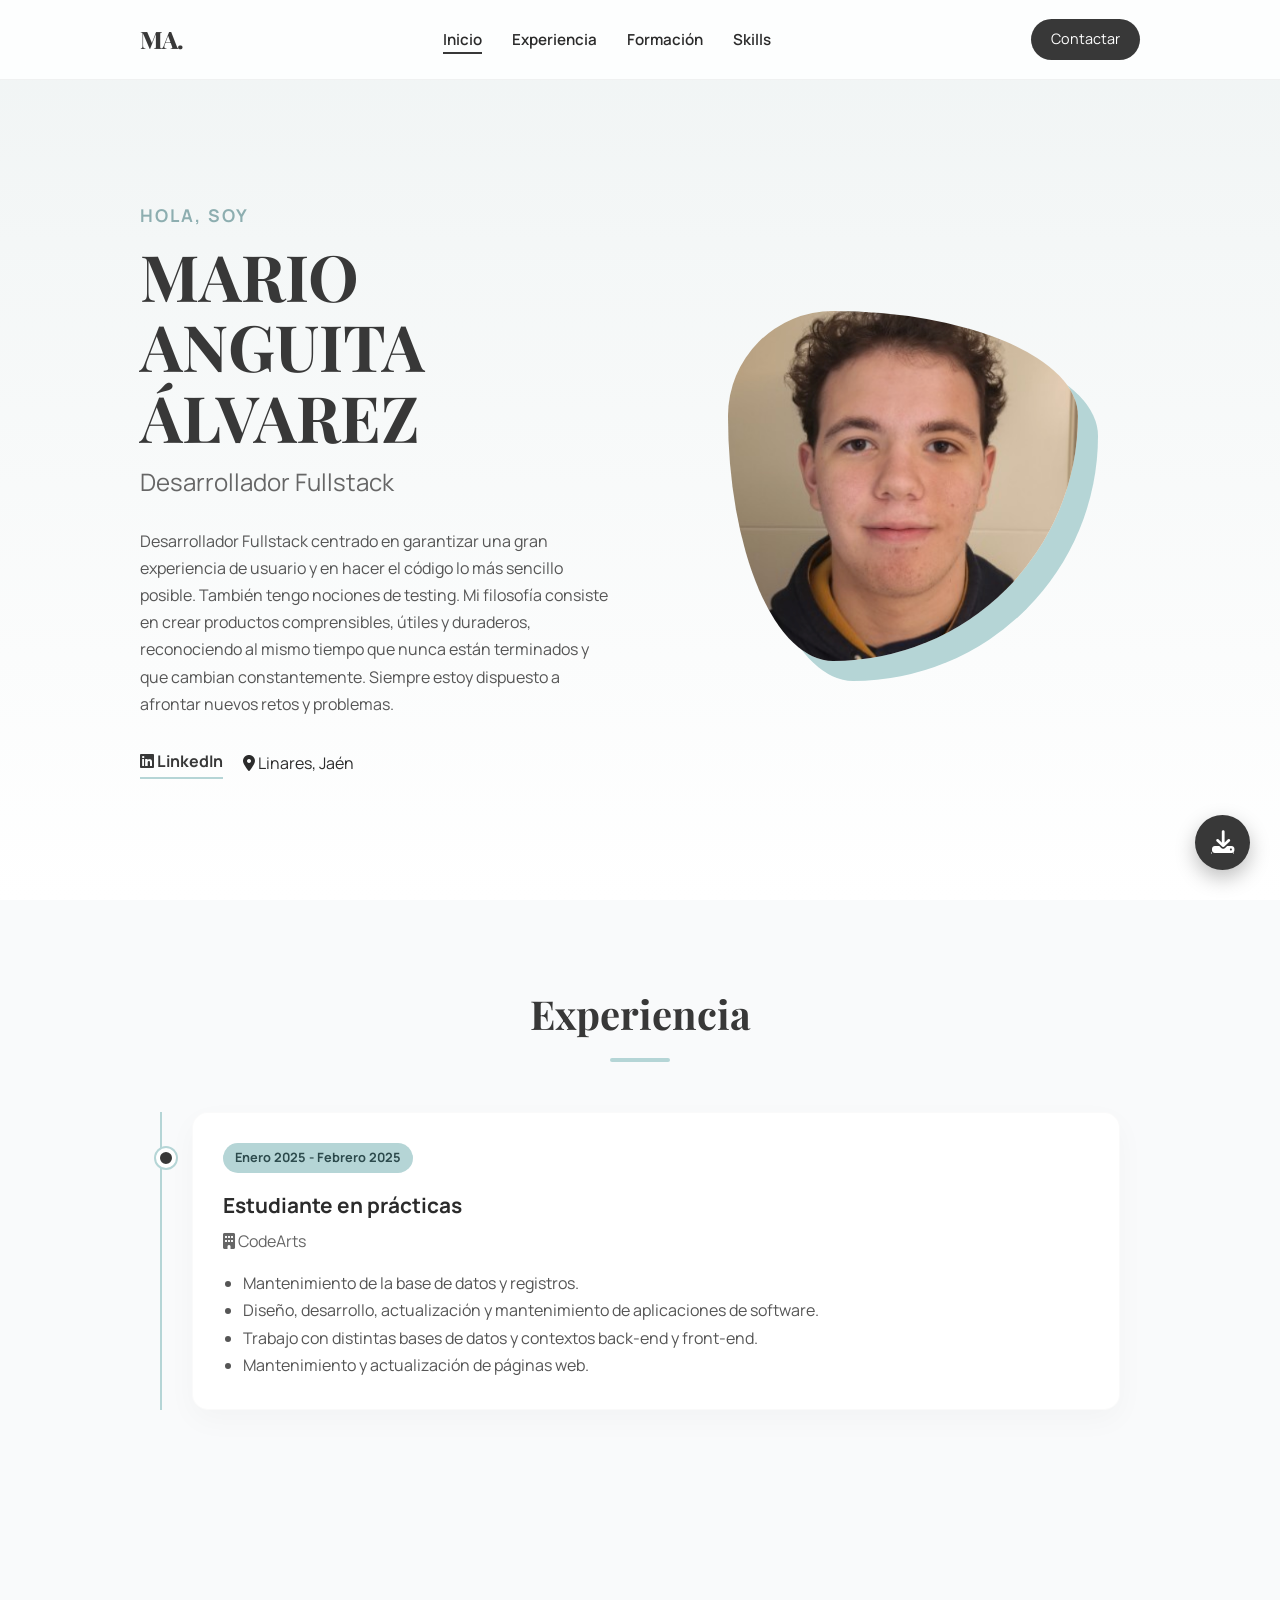
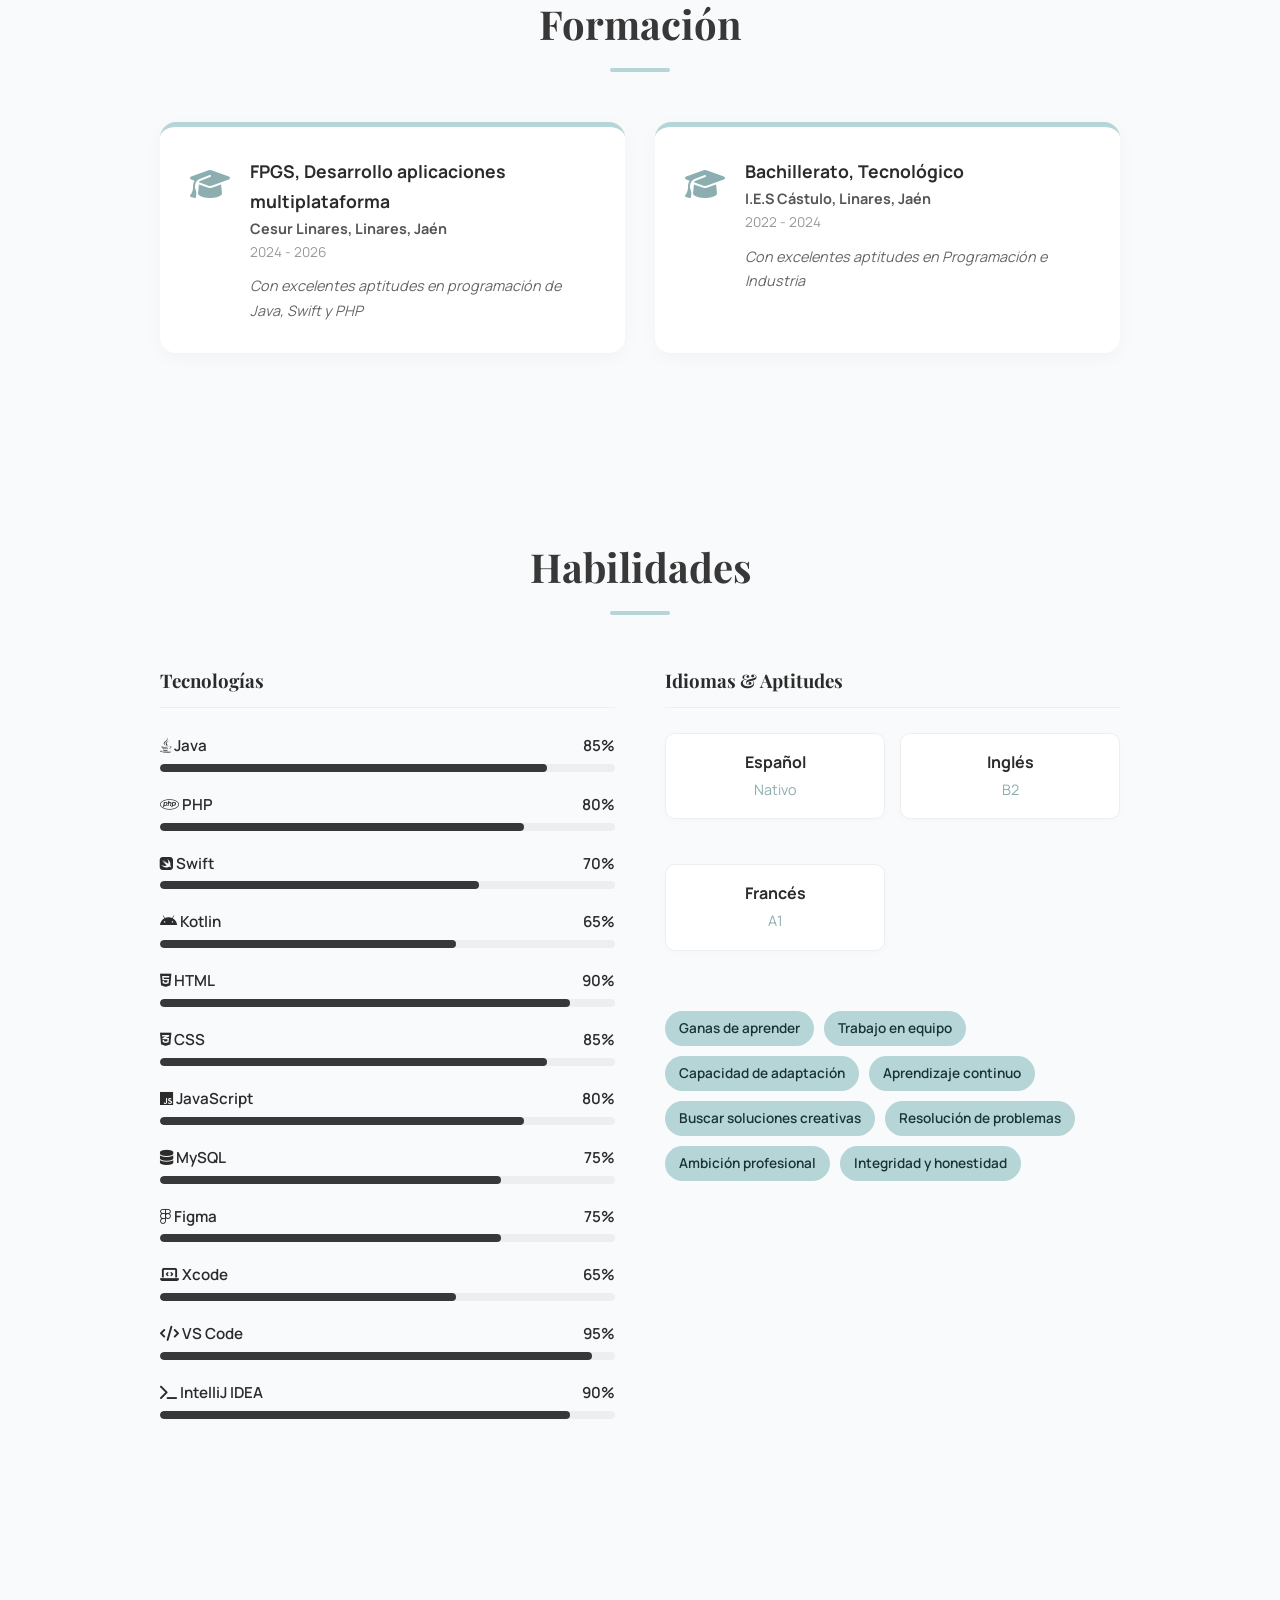
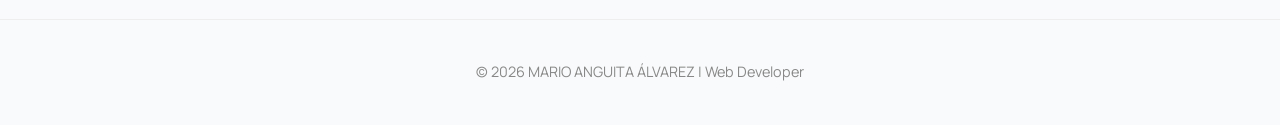
==== index.html @ 88ac9714 "Polish title and heading for cleaner SEO snippet" ====
<!DOCTYPE html>
<html lang="es">
<head>
    <meta charset="UTF-8">
    <meta name="viewport" content="width=device-width, initial-scale=1.0">
    <meta name="description" content="Portfolio y currículum de Mario Anguita Álvarez (Mario Anguita Alvarez), desarrollador fullstack en Linares (Jaén), con experiencia, formación y habilidades en desarrollo web y software.">
    <meta name="robots" content="index, follow, max-image-preview:large, max-snippet:-1, max-video-preview:-1">
    <meta name="author" content="Mario Anguita Álvarez">
    <link rel="canonical" href="https://m4rt0-dev.es/">
    <link rel="alternate" hreflang="es-ES" href="https://m4rt0-dev.es/">
    <meta property="og:type" content="website">
    <meta property="og:locale" content="es_ES">
    <meta property="og:site_name" content="Portfolio - Mario Anguita Álvarez">
    <meta property="og:title" content="Mario Anguita Álvarez | Desarrollador Fullstack">
    <meta property="og:description" content="Conoce la experiencia, formación y habilidades técnicas de Mario Anguita Álvarez (Mario Anguita Alvarez), desarrollador fullstack.">
    <meta property="og:url" content="https://m4rt0-dev.es/">
    <meta property="og:image" content="https://m4rt0-dev.es/Perfil.jpg">
    <meta property="og:image:width" content="608">
    <meta property="og:image:height" content="609">
    <meta property="og:image:alt" content="Foto de perfil de Mario Anguita Álvarez">
    <meta name="twitter:card" content="summary_large_image">
    <meta name="twitter:title" content="Mario Anguita Álvarez | Desarrollador Fullstack">
    <meta name="twitter:description" content="Portfolio y currículum profesional de Mario Anguita Álvarez (Mario Anguita Alvarez), desarrollador fullstack.">
    <meta name="twitter:image" content="https://m4rt0-dev.es/Perfil.jpg">
    <meta name="twitter:image:alt" content="Foto de perfil de Mario Anguita Álvarez">
    <meta name="theme-color" content="#383838">
    <title>Mario Anguita Álvarez | Portfolio y CV</title>
    <!-- Fuentes e Iconos -->
    <link rel="preconnect" href="https://fonts.googleapis.com">
    <link rel="preconnect" href="https://fonts.gstatic.com" crossorigin>
    <link rel="preconnect" href="https://cdnjs.cloudflare.com" crossorigin>
    <link rel="stylesheet" href="https://cdnjs.cloudflare.com/ajax/libs/font-awesome/6.4.0/css/all.min.css">
    <link href="https://fonts.googleapis.com/css2?family=Manrope:wght@300;400;600;800&family=Playfair+Display:ital,wght@0,600;1,600&display=swap" rel="stylesheet">
    <link rel="stylesheet" href="style.min.css">
    <script type="application/ld+json">
    {
      "@context": "https://schema.org",
      "@type": "Person",
      "name": "Mario Anguita Álvarez",
      "alternateName": "Mario Anguita Alvarez",
      "givenName": "Mario",
      "familyName": "Anguita Álvarez",
      "jobTitle": "Desarrollador Fullstack",
      "url": "https://m4rt0-dev.es/",
      "image": {
        "@type": "ImageObject",
        "contentUrl": "https://m4rt0-dev.es/Perfil.jpg",
        "caption": "Foto de perfil de Mario Anguita Álvarez"
      },
      "address": {
        "@type": "PostalAddress",
        "addressLocality": "Linares",
        "addressRegion": "Jaén",
        "addressCountry": "ES"
      },
      "sameAs": [
        "https://www.linkedin.com/in/mario-ang/"
      ]
    }
    </script>
</head>
<body>
    <noscript>
        <style>
            .seo-fallback {
                position: static;
                width: auto;
                height: auto;
                padding: 1rem;
                margin: 0 auto;
                overflow: visible;
                clip: auto;
                white-space: normal;
                border: 0;
                max-width: 1000px;
            }
        </style>
    </noscript>

    <main id="app">
        <section class="seo-fallback" aria-label="Resumen profesional">
            <h1>Mario Anguita Álvarez - Desarrollador Fullstack</h1>
            <p>Portfolio y currículum de Mario Anguita Álvarez (Mario Anguita Alvarez), profesional con experiencia en desarrollo de software, mantenimiento web y trabajo fullstack.</p>
            <p>Incluye experiencia profesional, formación académica y habilidades técnicas en Java, PHP, Swift, Kotlin, HTML, CSS, JavaScript y MySQL.</p>
        </section>
    </main>

    <!-- Botón de Descarga PDF -->
    <!-- Asegúrate de tener el archivo cv.pdf en la misma carpeta -->
    <a href="cv.pdf" download="CV_Mario_Anguita.pdf" class="pdf-fab" title="Descargar CV en PDF">
        <i class="fa-solid fa-download"></i>
    </a>

    <script src="app.min.js" defer></script>
</body>
</html>
---- style.min.css ----
:root{--primary-bg:#383838;--accent-bg:#B5D5D6;--accent-dark:#8daeb0;--text-dark:#2b2b2b;--text-light:#f5f5f5;--white:#ffffff;--bg-page:#f9fafb;--nav-height:80px;--max-width:1000px;--border-radius:16px;--transition-speed:0.6s}*{margin:0;padding:0;box-sizing:border-box}html{scroll-behavior:smooth}body{font-family:'Manrope',sans-serif;background-color:var(--bg-page);color:var(--text-dark);line-height:1.7;overflow-x:hidden}.seo-fallback{position:absolute;width:1px;height:1px;padding:0;margin:-1px;overflow:hidden;clip:rect(0,0,0,0);white-space:nowrap;border:0}.glass-nav{position:fixed;top:0;width:100%;height:var(--nav-height);background:rgba(255,255,255,0.85);backdrop-filter:blur(12px);-webkit-backdrop-filter:blur(12px);border-bottom:1px solid rgba(0,0,0,0.05);z-index:1000;display:flex;justify-content:center;transition:all 0.3s ease}.nav-container{width:90%;max-width:var(--max-width);display:flex;justify-content:space-between;align-items:center}.nav-logo{font-family:'Playfair Display',serif;font-weight:800;font-size:1.5rem;color:var(--primary-bg);text-decoration:none;letter-spacing:-1px}.nav-links{display:flex;list-style:none;gap:30px}.nav-links a{text-decoration:none;color:var(--text-dark);font-weight:600;font-size:0.95rem;position:relative;transition:color 0.3s}.nav-links a::after{content:'';position:absolute;width:0;height:2px;bottom:-4px;left:0;background-color:var(--primary-bg);transition:width 0.3s}.nav-links a:hover::after,.nav-links a.active-link::after{width:100%}.btn-contact{padding:8px 20px;background-color:var(--primary-bg);color:var(--white);text-decoration:none;border-radius:30px;font-size:0.9rem;transition:transform 0.2s,background 0.2s}.btn-contact:hover{background-color:#000;transform:translateY(-2px)}.scroll-trigger{opacity:0;transform:translateY(50px) scale(0.95);transition:opacity var(--transition-speed) ease-out,transform var(--transition-speed) ease-out;will-change:opacity,transform}.is-visible{opacity:1;transform:translateY(0) scale(1)}.main-content{max-width:var(--max-width);margin:0 auto;padding:0 20px 80px 20px}.section-block{margin-bottom:100px;padding-top:var(--nav-height);margin-top:-var(--nav-height)}.section-header{text-align:center;margin-bottom:50px}.section-title{font-family:'Playfair Display',serif;font-size:2.5rem;color:var(--primary-bg);margin-bottom:10px}.separator{width:60px;height:4px;background-color:var(--accent-bg);margin:0 auto;border-radius:2px}.hero-section{min-height:100vh;display:flex;align-items:center;justify-content:center;padding-top:var(--nav-height);background:linear-gradient(to bottom,#f0f4f4 0%,var(--white) 100%)}.hero-container{max-width:var(--max-width);width:90%;display:flex;align-items:center;justify-content:space-between;gap:50px}.hero-text{flex:1}.hero-visual{flex:1;display:flex;justify-content:center}.greeting{display:block;font-size:1.1rem;color:var(--accent-dark);font-weight:700;margin-bottom:10px;text-transform:uppercase;letter-spacing:2px}.hero-text h1{font-family:'Playfair Display',serif;font-size:4rem;line-height:1.1;color:var(--primary-bg);margin-bottom:10px}.subtitle{font-size:1.5rem;color:#666;margin-bottom:25px;font-weight:400}.summary{color:#555;margin-bottom:30px;max-width:500px}.hero-actions{display:flex;gap:20px;align-items:center}.btn-social{color:var(--primary-bg);text-decoration:none;font-weight:700;border-bottom:2px solid var(--accent-bg);padding-bottom:2px;transition:0.2s}.btn-social:hover{border-color:var(--primary-bg)}.image-wrapper img{width:350px;height:350px;object-fit:cover;border-radius:30% 70% 70% 30% / 30% 30% 70% 70%;box-shadow:20px 20px 0px var(--accent-bg);transition:0.5s ease-in-out}.image-wrapper img:hover{border-radius:50%;transform:scale(1.02)}.timeline-container{border-left:2px solid var(--accent-bg);padding-left:30px}.timeline-card{position:relative;background:var(--white);padding:30px;border-radius:var(--border-radius);box-shadow:0 10px 30px rgba(0,0,0,0.03);margin-bottom:30px;border:1px solid rgba(0,0,0,0.02);transition:transform 0.3s}.timeline-card:hover{transform:translateY(-5px);box-shadow:0 15px 40px rgba(0,0,0,0.08)}.timeline-card::before{content:'';position:absolute;left:-37px;top:35px;width:12px;height:12px;background:var(--primary-bg);border-radius:50%;border:4px solid var(--white);box-shadow:0 0 0 2px var(--accent-bg)}.card-date{display:inline-block;background:var(--accent-bg);padding:4px 12px;border-radius:20px;font-size:0.8rem;font-weight:700;margin-bottom:15px;color:#2c4a4c}.card-content h3{font-size:1.3rem;margin-bottom:5px}.card-content h4{color:#666;margin-bottom:15px;font-weight:400}.card-content ul{padding-left:20px;color:#555}.grid-2-col{display:grid;grid-template-columns:1fr 1fr;gap:30px}.education-card{background:var(--white);padding:30px;border-radius:var(--border-radius);border-top:5px solid var(--accent-bg);box-shadow:0 5px 20px rgba(0,0,0,0.03);display:flex;gap:20px}.edu-icon{font-size:2rem;color:var(--accent-dark)}.edu-info h3{font-size:1.1rem}.institution{display:block;font-weight:700;color:#555;font-size:0.9rem}.year{color:#999;font-size:0.85rem;margin-bottom:10px;display:block}.details{font-size:0.9rem;color:#666;font-style:italic}.skills-wrapper{display:flex;gap:50px}.skills-col{flex:1}.col-title{margin-bottom:25px;border-bottom:1px solid #eee;padding-bottom:10px;font-family:'Playfair Display',serif}.tech-item{margin-bottom:20px}.tech-header{display:flex;justify-content:space-between;margin-bottom:5px;font-weight:600;font-size:0.95rem}.skill-track{width:100%;height:8px;background:#eee;border-radius:4px;overflow:hidden}.skill-progress{height:100%;background:var(--primary-bg);border-radius:4px}.lang-grid{display:grid;grid-template-columns:1fr 1fr;gap:15px;margin-bottom:30px}.lang-box{background:var(--white);padding:15px;border-radius:10px;box-shadow:0 2px 10px rgba(0,0,0,0.02);text-align:center;border:1px solid #eee;margin-bottom:30px}.lang-name{display:block;font-weight:700}.lang-level{color:var(--accent-dark);font-size:0.9rem}.soft-tags{display:flex;flex-wrap:wrap;gap:10px}.pill{background:var(--accent-bg);padding:6px 14px;border-radius:20px;font-size:0.85rem;color:#1a3334;font-weight:600}.main-footer{text-align:center;color:#888;padding:40px 0;font-size:0.9rem;border-top:1px solid #eee}.pdf-fab{position:fixed;bottom:30px;right:30px;width:55px;height:55px;background-color:var(--primary-bg);color:var(--white);border-radius:50%;display:flex;align-items:center;justify-content:center;font-size:1.4rem;box-shadow:0 8px 20px rgba(0,0,0,0.25);z-index:2000;transition:transform 0.3s}.pdf-fab:hover{transform:translateY(-5px) rotate(10deg);background-color:#000}@media (max-width:768px){.nav-links{display:none}.hero-container{flex-direction:column-reverse;text-align:center}.hero-text h1{font-size:2.5rem}.hero-actions{justify-content:center}.image-wrapper img{width:250px;height:250px}.grid-2-col,.skills-wrapper{flex-direction:column;display:flex}.timeline-container{border-left:none;padding-left:0}.timeline-card::before{display:none}}
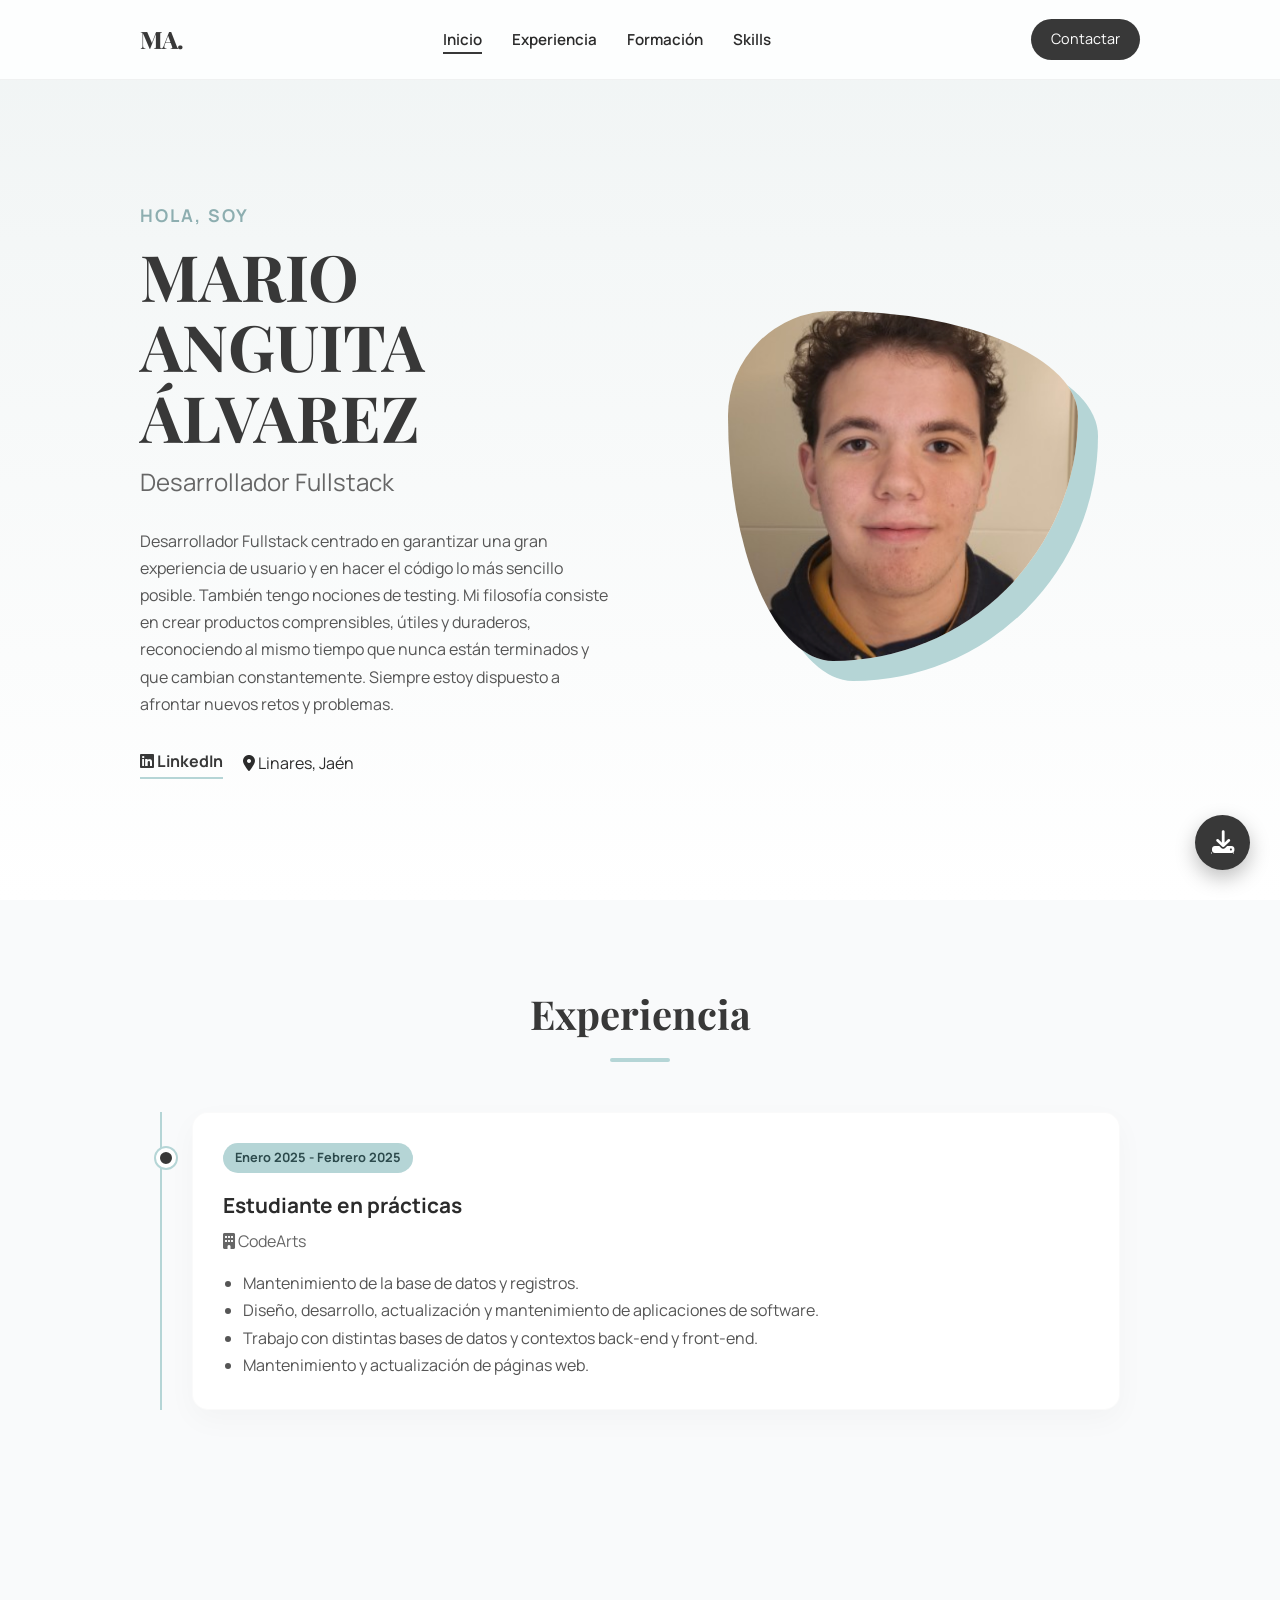
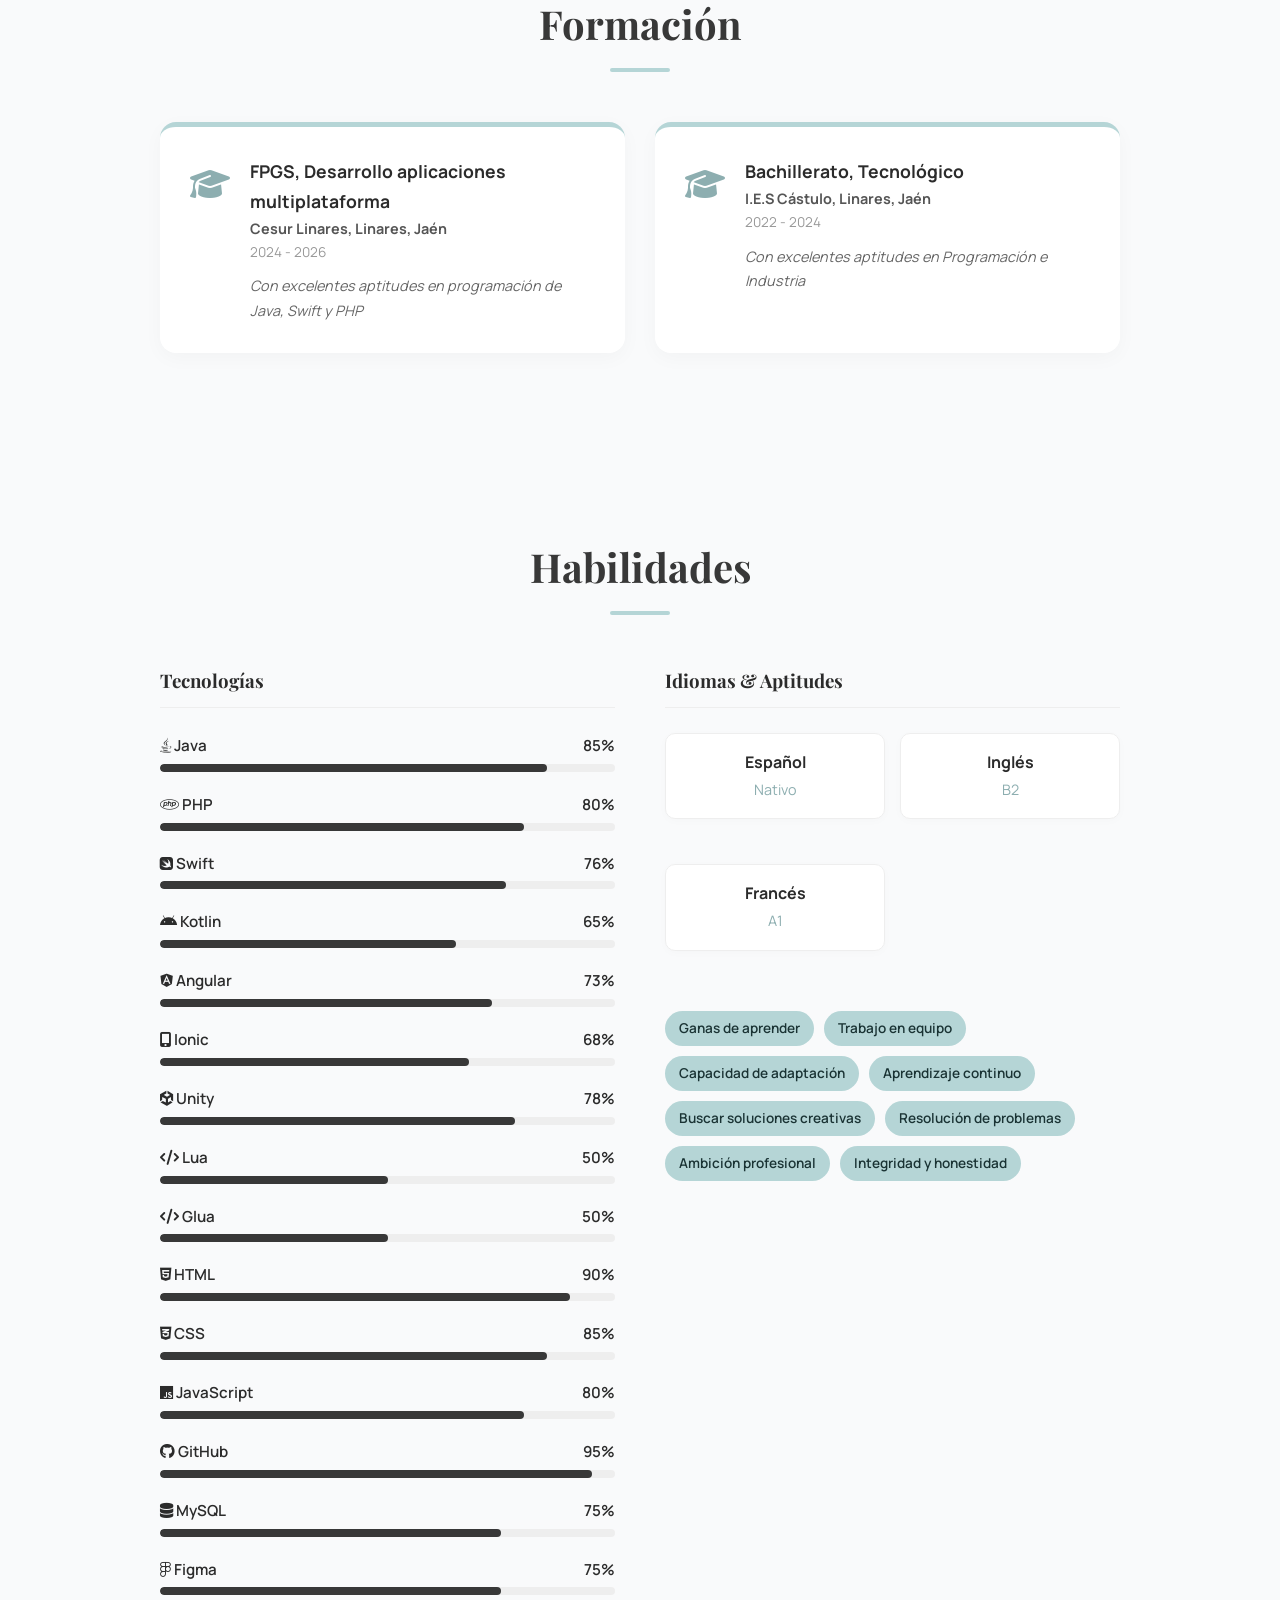
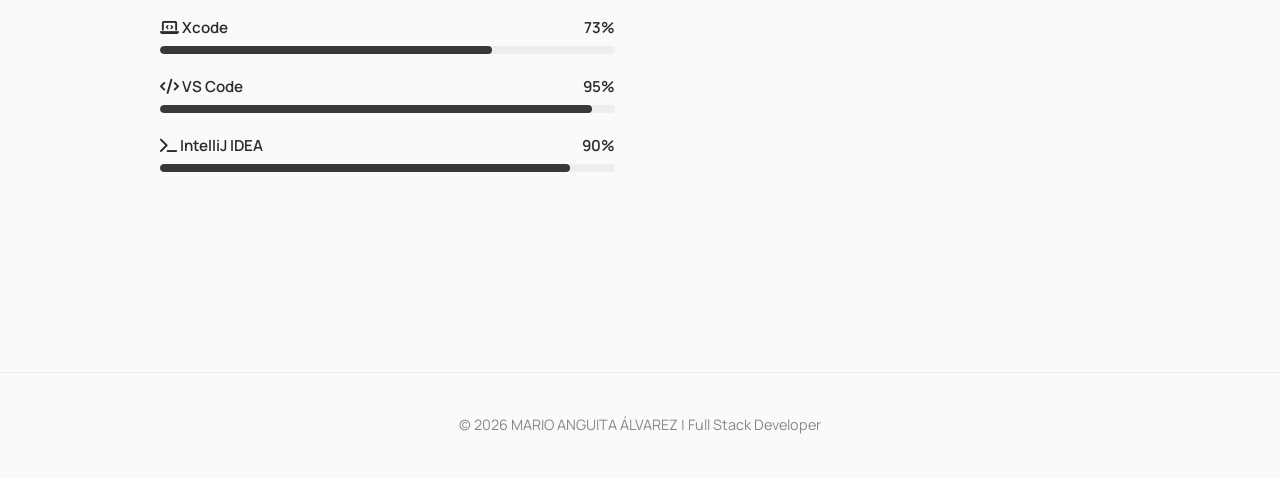
==== commit 643eb0ac: "Add files via upload" ====
--- a/index.html
+++ b/index.html
@@ -1,13 +1,40 @@
 <!DOCTYPE html>
-<html lang="es">
+<html lang="es-ES">
 <head>
     <meta charset="UTF-8">
     <meta name="viewport" content="width=device-width, initial-scale=1.0">
     <meta name="description" content="Portfolio y currículum de Mario Anguita Álvarez (Mario Anguita Alvarez), desarrollador fullstack en Linares (Jaén), con experiencia, formación y habilidades en desarrollo web y software.">
+    <meta name="keywords" content="Mario Anguita Álvarez, Mario Anguita Alvarez, desarrollador fullstack, portfolio desarrollador, currículum programador, Java, PHP, JavaScript, Linares, Jaén">
     <meta name="robots" content="index, follow, max-image-preview:large, max-snippet:-1, max-video-preview:-1">
+    <meta name="googlebot" content="index, follow, max-image-preview:large, max-snippet:-1, max-video-preview:-1">
+    <meta name="bingbot" content="index, follow, max-image-preview:large, max-snippet:-1, max-video-preview:-1">
     <meta name="author" content="Mario Anguita Álvarez">
+    <meta name="creator" content="Mario Anguita Álvarez">
+    <meta name="publisher" content="Mario Anguita Álvarez">
+    <meta name="referrer" content="strict-origin-when-cross-origin">
+    <meta http-equiv="content-language" content="es-ES">
+    <meta name="language" content="Spanish">
+    <meta name="format-detection" content="telephone=no">
+    <meta name="theme-color" content="#383838">
+    <meta name="mobile-web-app-capable" content="yes">
+    <meta name="apple-mobile-web-app-capable" content="yes">
+    <meta name="apple-mobile-web-app-title" content="Mario Anguita CV">
+    <meta name="application-name" content="Portfolio Mario Anguita">
+    <meta name="apple-mobile-web-app-status-bar-style" content="black-translucent">
+    <meta name="geo.region" content="ES-J">
+    <meta name="geo.placename" content="Linares, Jaén">
     <link rel="canonical" href="https://m4rt0-dev.es/">
     <link rel="alternate" hreflang="es-ES" href="https://m4rt0-dev.es/">
+    <link rel="alternate" hreflang="es" href="https://m4rt0-dev.es/">
+    <link rel="alternate" hreflang="x-default" href="https://m4rt0-dev.es/">
+    <link rel="sitemap" type="application/xml" title="Sitemap" href="https://m4rt0-dev.es/sitemap.xml">
+    <link rel="alternate" type="application/json" title="CV data JSON" href="https://m4rt0-dev.es/cv.json">
+    <link rel="alternate" type="application/pdf" title="CV en PDF" href="https://m4rt0-dev.es/cv.pdf">
+    <link rel="me" href="https://www.linkedin.com/in/mario-ang/">
+    <link rel="icon" type="image/svg+xml" href="./favicon.svg">
+    <link rel="shortcut icon" href="./favicon.svg">
+    <link rel="apple-touch-icon" href="./Perfil.jpg">
+    <link rel="manifest" href="./site.webmanifest">
     <meta property="og:type" content="website">
     <meta property="og:locale" content="es_ES">
     <meta property="og:site_name" content="Portfolio - Mario Anguita Álvarez">
@@ -15,17 +42,27 @@
     <meta property="og:description" content="Conoce la experiencia, formación y habilidades técnicas de Mario Anguita Álvarez (Mario Anguita Alvarez), desarrollador fullstack.">
     <meta property="og:url" content="https://m4rt0-dev.es/">
     <meta property="og:image" content="https://m4rt0-dev.es/Perfil.jpg">
+    <meta property="og:image:url" content="https://m4rt0-dev.es/Perfil.jpg">
+    <meta property="og:image:secure_url" content="https://m4rt0-dev.es/Perfil.jpg">
+    <meta property="og:image:type" content="image/jpeg">
     <meta property="og:image:width" content="608">
     <meta property="og:image:height" content="609">
     <meta property="og:image:alt" content="Foto de perfil de Mario Anguita Álvarez">
+    <meta property="og:updated_time" content="2026-05-27T00:00:00+02:00">
+    <meta property="article:modified_time" content="2026-05-27T00:00:00+02:00">
     <meta name="twitter:card" content="summary_large_image">
     <meta name="twitter:title" content="Mario Anguita Álvarez | Desarrollador Fullstack">
     <meta name="twitter:description" content="Portfolio y currículum profesional de Mario Anguita Álvarez (Mario Anguita Alvarez), desarrollador fullstack.">
+    <meta name="twitter:url" content="https://m4rt0-dev.es/">
     <meta name="twitter:image" content="https://m4rt0-dev.es/Perfil.jpg">
     <meta name="twitter:image:alt" content="Foto de perfil de Mario Anguita Álvarez">
-    <meta name="theme-color" content="#383838">
     <title>Mario Anguita Álvarez | Portfolio y CV</title>
     <!-- Fuentes e Iconos -->
+    <link rel="preload" href="./Perfil.jpg" as="image" fetchpriority="high">
+    <link rel="dns-prefetch" href="//fonts.googleapis.com">
+    <link rel="dns-prefetch" href="//fonts.gstatic.com">
+    <link rel="dns-prefetch" href="//cdnjs.cloudflare.com">
+    <link rel="dns-prefetch" href="//www.linkedin.com">
     <link rel="preconnect" href="https://fonts.googleapis.com">
     <link rel="preconnect" href="https://fonts.gstatic.com" crossorigin>
     <link rel="preconnect" href="https://cdnjs.cloudflare.com" crossorigin>
@@ -35,26 +72,172 @@
     <script type="application/ld+json">
     {
       "@context": "https://schema.org",
-      "@type": "Person",
-      "name": "Mario Anguita Álvarez",
-      "alternateName": "Mario Anguita Alvarez",
-      "givenName": "Mario",
-      "familyName": "Anguita Álvarez",
-      "jobTitle": "Desarrollador Fullstack",
-      "url": "https://m4rt0-dev.es/",
-      "image": {
-        "@type": "ImageObject",
-        "contentUrl": "https://m4rt0-dev.es/Perfil.jpg",
-        "caption": "Foto de perfil de Mario Anguita Álvarez"
-      },
-      "address": {
-        "@type": "PostalAddress",
-        "addressLocality": "Linares",
-        "addressRegion": "Jaén",
-        "addressCountry": "ES"
-      },
-      "sameAs": [
-        "https://www.linkedin.com/in/mario-ang/"
+      "@graph": [
+        {
+          "@type": "Person",
+          "@id": "https://m4rt0-dev.es/#person",
+          "name": "Mario Anguita Álvarez",
+          "alternateName": "Mario Anguita Alvarez",
+          "givenName": "Mario",
+          "familyName": "Anguita Álvarez",
+          "jobTitle": "Desarrollador Fullstack",
+          "description": "Desarrollador Fullstack centrado en crear productos comprensibles, útiles y duraderos.",
+          "url": "https://m4rt0-dev.es/",
+          "email": "mario.ang.alvmaa@gmail.com",
+          "telephone": "+34 618 85 78 50",
+          "image": {
+            "@type": "ImageObject",
+            "contentUrl": "https://m4rt0-dev.es/Perfil.jpg",
+            "caption": "Foto de perfil de Mario Anguita Álvarez"
+          },
+          "address": {
+            "@type": "PostalAddress",
+            "addressLocality": "Linares",
+            "addressRegion": "Jaén",
+            "addressCountry": "ES"
+          },
+          "contactPoint": {
+            "@type": "ContactPoint",
+            "contactType": "professional",
+            "email": "mailto:mario.ang.alvmaa@gmail.com",
+            "telephone": "+34 618 85 78 50",
+            "availableLanguage": ["es", "en"]
+          },
+          "knowsLanguage": ["es", "en", "fr"],
+          "alumniOf": [
+            {
+              "@type": "EducationalOrganization",
+              "name": "Cesur Linares"
+            },
+            {
+              "@type": "EducationalOrganization",
+              "name": "I.E.S Cástulo"
+            }
+          ],
+          "knowsAbout": [
+            "Java",
+            "PHP",
+            "JavaScript",
+            "Swift",
+            "Kotlin",
+            "Angular",
+            "Ionic",
+            "Unity",
+            "Lua",
+            "GLua",
+            "GitHub",
+            "MySQL",
+            "Desarrollo web",
+            "Desarrollo de software"
+          ],
+          "sameAs": [
+            "https://www.linkedin.com/in/mario-ang/"
+          ]
+        },
+        {
+          "@type": "WebSite",
+          "@id": "https://m4rt0-dev.es/#website",
+          "url": "https://m4rt0-dev.es/",
+          "name": "Portfolio - Mario Anguita Álvarez",
+          "inLanguage": "es-ES",
+          "potentialAction": {
+            "@type": "ViewAction",
+            "target": "https://m4rt0-dev.es/"
+          },
+          "publisher": {
+            "@id": "https://m4rt0-dev.es/#person"
+          }
+        },
+        {
+          "@type": "WebPage",
+          "@id": "https://m4rt0-dev.es/#webpage",
+          "url": "https://m4rt0-dev.es/",
+          "name": "Mario Anguita Álvarez | Portfolio y CV",
+          "description": "Portfolio y currículum de Mario Anguita Álvarez, desarrollador fullstack en Linares (Jaén).",
+          "datePublished": "2026-05-27",
+          "dateModified": "2026-05-27",
+          "isPartOf": {
+            "@id": "https://m4rt0-dev.es/#website"
+          },
+          "about": {
+            "@id": "https://m4rt0-dev.es/#person"
+          },
+          "mainEntity": {
+            "@id": "https://m4rt0-dev.es/#person"
+          },
+          "primaryImageOfPage": {
+            "@type": "ImageObject",
+            "url": "https://m4rt0-dev.es/Perfil.jpg"
+          },
+          "inLanguage": "es-ES"
+        },
+        {
+          "@type": "ProfilePage",
+          "@id": "https://m4rt0-dev.es/#profilepage",
+          "url": "https://m4rt0-dev.es/",
+          "name": "Perfil profesional de Mario Anguita Álvarez",
+          "mainEntity": {
+            "@id": "https://m4rt0-dev.es/#person"
+          },
+          "inLanguage": "es-ES"
+        },
+        {
+          "@type": "CreativeWork",
+          "@id": "https://m4rt0-dev.es/#cvpdf",
+          "name": "CV de Mario Anguita Álvarez",
+          "encodingFormat": "application/pdf",
+          "url": "https://m4rt0-dev.es/cv.pdf",
+          "about": {
+            "@id": "https://m4rt0-dev.es/#person"
+          }
+        },
+        {
+          "@type": "Dataset",
+          "@id": "https://m4rt0-dev.es/#cvdataset",
+          "name": "Datos estructurados del CV de Mario Anguita Álvarez",
+          "description": "Archivo JSON con información profesional, experiencia, formación y habilidades técnicas.",
+          "url": "https://m4rt0-dev.es/cv.json",
+          "inLanguage": "es",
+          "creator": {
+            "@id": "https://m4rt0-dev.es/#person"
+          },
+          "distribution": {
+            "@type": "DataDownload",
+            "encodingFormat": "application/json",
+            "contentUrl": "https://m4rt0-dev.es/cv.json"
+          }
+        },
+        {
+          "@type": "FAQPage",
+          "@id": "https://m4rt0-dev.es/#faq",
+          "inLanguage": "es-ES",
+          "mainEntity": [
+            {
+              "@type": "Question",
+              "name": "¿Qué perfil profesional tiene Mario Anguita Álvarez?",
+              "acceptedAnswer": {
+                "@type": "Answer",
+                "text": "Perfil de desarrollador fullstack orientado a crear productos útiles, comprensibles y mantenibles."
+              }
+            },
+            {
+              "@type": "Question",
+              "name": "¿Qué tecnologías trabaja actualmente?",
+              "acceptedAnswer": {
+                "@type": "Answer",
+                "text": "Java, PHP, JavaScript, Angular, Ionic, Unity, MySQL y herramientas de desarrollo modernas."
+              }
+            },
+            {
+              "@type": "Question",
+              "name": "¿Cómo contactar para oportunidades profesionales?",
+              "acceptedAnswer": {
+                "@type": "Answer",
+                "text": "A través de LinkedIn o por correo electrónico para colaboraciones, prácticas y empleo."
+              }
+            }
+          ]
+        }
       ]
     }
     </script>
@@ -81,7 +264,27 @@
         <section class="seo-fallback" aria-label="Resumen profesional">
             <h1>Mario Anguita Álvarez - Desarrollador Fullstack</h1>
             <p>Portfolio y currículum de Mario Anguita Álvarez (Mario Anguita Alvarez), profesional con experiencia en desarrollo de software, mantenimiento web y trabajo fullstack.</p>
-            <p>Incluye experiencia profesional, formación académica y habilidades técnicas en Java, PHP, Swift, Kotlin, HTML, CSS, JavaScript y MySQL.</p>
+          <p>Incluye experiencia profesional, formación académica y habilidades técnicas en Java, PHP, Swift, Kotlin, Angular, Ionic, Unity, Lua, HTML, CSS, JavaScript, GitHub y MySQL.</p>
+            <h2>Experiencia profesional</h2>
+            <ul>
+                <li>Prácticas en CodeArts con foco en mantenimiento de bases de datos y desarrollo de software.</li>
+                <li>Experiencia en actualización y mantenimiento de páginas web y aplicaciones.</li>
+            </ul>
+            <h2>Formación</h2>
+            <ul>
+                <li>FPGS en Desarrollo de Aplicaciones Multiplataforma (Cesur Linares).</li>
+                <li>Bachillerato tecnológico en I.E.S. Cástulo (Linares, Jaén).</li>
+            </ul>
+          <h2>Servicios y especialidades</h2>
+          <ul>
+            <li>Desarrollo fullstack de aplicaciones web y software multiplataforma.</li>
+            <li>Mantenimiento y optimización de bases de datos y proyectos existentes.</li>
+            <li>Diseño e implementación de interfaces centradas en experiencia de usuario.</li>
+            <li>Desarrollo de experiencias interactivas dentro de Unity.</li>
+          </ul>
+            <h2>Contacto profesional</h2>
+            <p>LinkedIn: <a href="https://www.linkedin.com/in/mario-ang/">mario-ang</a></p>
+            <p>Email: <a href="mailto:mario.ang.alvmaa@gmail.com">mario.ang.alvmaa@gmail.com</a></p>
         </section>
     </main>
 
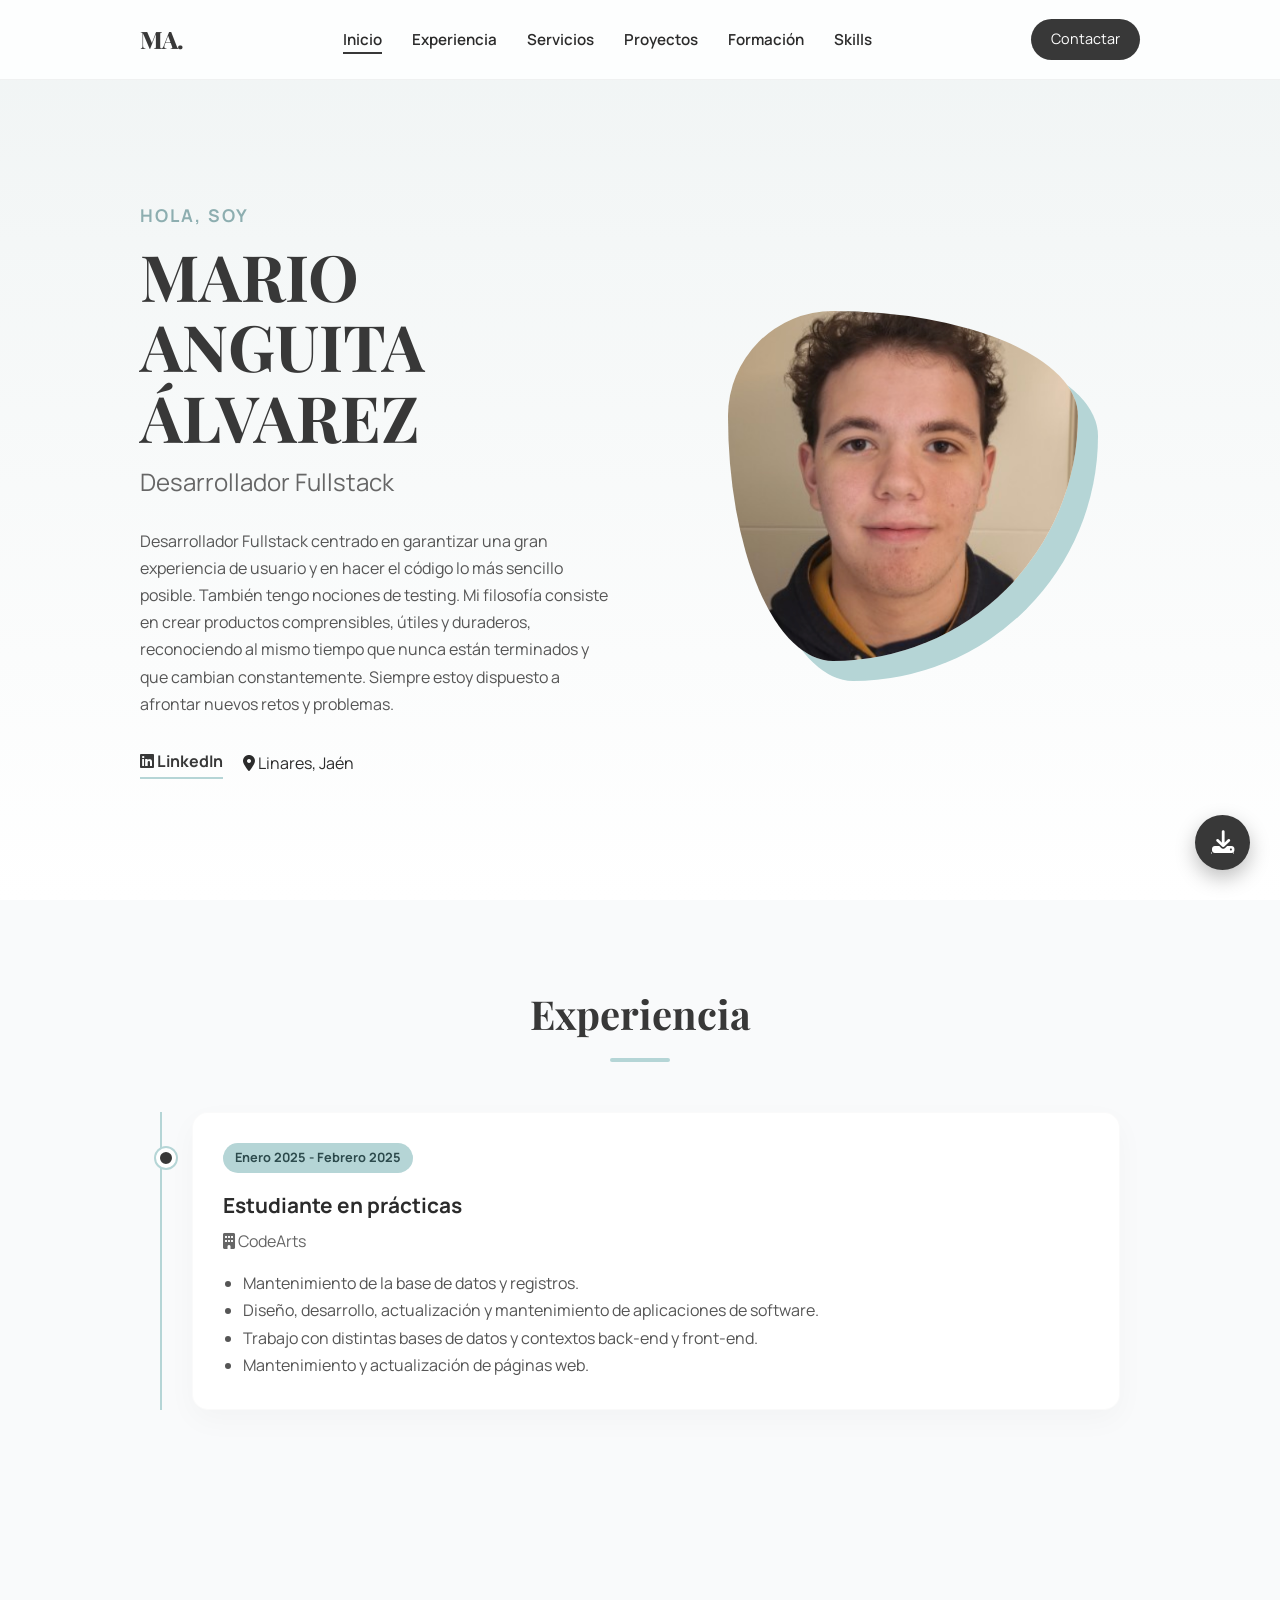
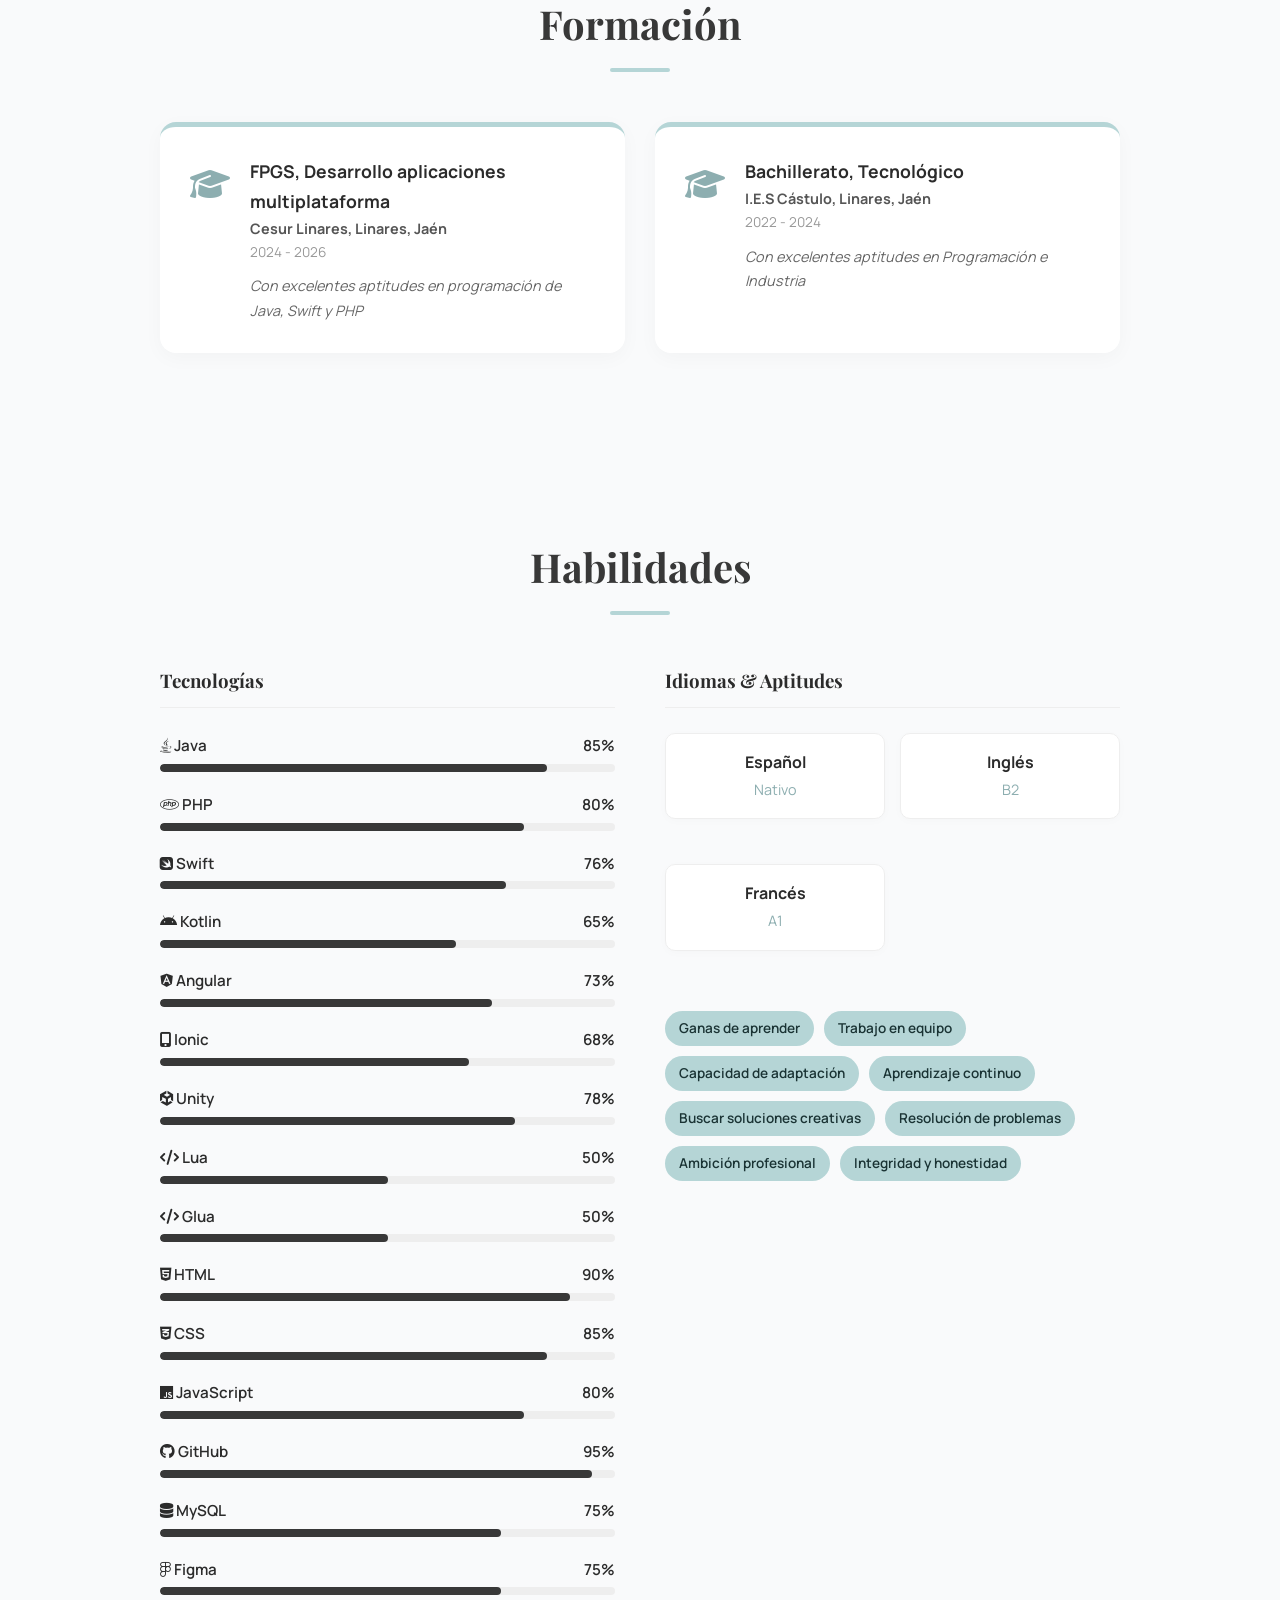
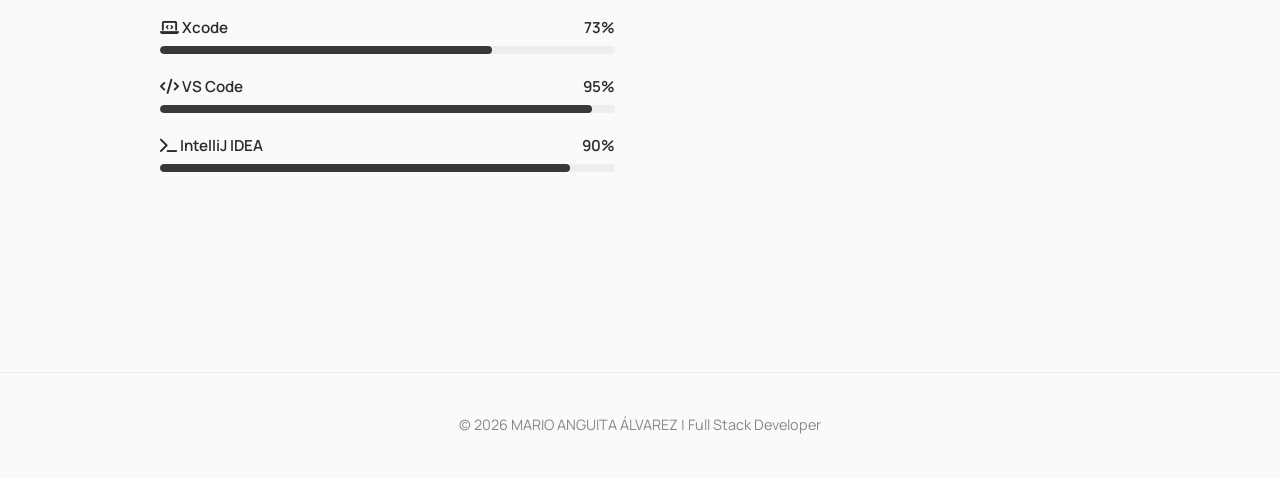
==== commit f104cba0: "Expose new pages in main navbar" ====
--- a/index.html
+++ b/index.html
@@ -3,8 +3,8 @@
 <head>
     <meta charset="UTF-8">
     <meta name="viewport" content="width=device-width, initial-scale=1.0">
-    <meta name="description" content="Portfolio y currículum de Mario Anguita Álvarez (Mario Anguita Alvarez), desarrollador fullstack en Linares (Jaén), con experiencia, formación y habilidades en desarrollo web y software.">
-    <meta name="keywords" content="Mario Anguita Álvarez, Mario Anguita Alvarez, desarrollador fullstack, portfolio desarrollador, currículum programador, Java, PHP, JavaScript, Linares, Jaén">
+    <meta name="description" content="Portfolio y currículum de Mario Anguita Álvarez, desarrollador fullstack en Linares (Jaén). Especialista en Java, PHP, Angular, Swift, Unity y MySQL. Ver proyectos, servicios y experiencia.">
+    <meta name="keywords" content="Mario Anguita Álvarez, Mario Anguita Alvarez, desarrollador fullstack Jaén, portfolio desarrollador Jaén, currículum programador Linares, Java PHP JavaScript Angular Swift Kotlin Unity MySQL, freelance desarrollador Jaén">
     <meta name="robots" content="index, follow, max-image-preview:large, max-snippet:-1, max-video-preview:-1">
     <meta name="googlebot" content="index, follow, max-image-preview:large, max-snippet:-1, max-video-preview:-1">
     <meta name="bingbot" content="index, follow, max-image-preview:large, max-snippet:-1, max-video-preview:-1">
@@ -68,7 +68,7 @@
     <link rel="preconnect" href="https://cdnjs.cloudflare.com" crossorigin>
     <link rel="stylesheet" href="https://cdnjs.cloudflare.com/ajax/libs/font-awesome/6.4.0/css/all.min.css">
     <link href="https://fonts.googleapis.com/css2?family=Manrope:wght@300;400;600;800&family=Playfair+Display:ital,wght@0,600;1,600&display=swap" rel="stylesheet">
-    <link rel="stylesheet" href="style.min.css">
+    <link rel="stylesheet" href="style.min.css?v=20260527">
     <script type="application/ld+json">
     {
       "@context": "https://schema.org",
@@ -206,6 +206,36 @@
             "encodingFormat": "application/json",
             "contentUrl": "https://m4rt0-dev.es/cv.json"
           }
+        },
+        {
+          "@type": "ItemList",
+          "name": "Secciones del portfolio de Mario Anguita Álvarez",
+          "itemListElement": [
+            {
+              "@type": "ListItem",
+              "position": 1,
+              "url": "https://m4rt0-dev.es/",
+              "name": "Inicio - Portfolio y CV"
+            },
+            {
+              "@type": "ListItem",
+              "position": 2,
+              "url": "https://m4rt0-dev.es/experiencia.html",
+              "name": "Experiencia y Formación"
+            },
+            {
+              "@type": "ListItem",
+              "position": 3,
+              "url": "https://m4rt0-dev.es/servicios.html",
+              "name": "Servicios de Desarrollo Fullstack"
+            },
+            {
+              "@type": "ListItem",
+              "position": 4,
+              "url": "https://m4rt0-dev.es/proyectos.html",
+              "name": "Proyectos"
+            }
+          ]
         },
         {
           "@type": "FAQPage",
@@ -262,25 +292,31 @@
 
     <main id="app">
         <section class="seo-fallback" aria-label="Resumen profesional">
-            <h1>Mario Anguita Álvarez - Desarrollador Fullstack</h1>
-            <p>Portfolio y currículum de Mario Anguita Álvarez (Mario Anguita Alvarez), profesional con experiencia en desarrollo de software, mantenimiento web y trabajo fullstack.</p>
-          <p>Incluye experiencia profesional, formación académica y habilidades técnicas en Java, PHP, Swift, Kotlin, Angular, Ionic, Unity, Lua, HTML, CSS, JavaScript, GitHub y MySQL.</p>
+            <h1>Mario Anguita Álvarez - Desarrollador Fullstack en Linares, Jaén</h1>
+            <p>Portfolio y currículum de Mario Anguita Álvarez (Mario Anguita Alvarez), desarrollador fullstack en Linares (Jaén) con experiencia en Java, PHP, JavaScript, Angular, Swift, Kotlin, Unity y MySQL.</p>
+          <p>Incluye experiencia profesional, formación académica, habilidades técnicas y proyectos de desarrollo web, móvil, backend y videojuegos.</p>
+            <nav aria-label="Secciones">
+                <ul>
+                    <li><a href="/experiencia.html">Experiencia y Formación</a></li>
+                    <li><a href="/servicios.html">Servicios de desarrollo fullstack</a></li>
+                    <li><a href="/proyectos.html">Proyectos</a></li>
+                </ul>
+            </nav>
             <h2>Experiencia profesional</h2>
             <ul>
-                <li>Prácticas en CodeArts con foco en mantenimiento de bases de datos y desarrollo de software.</li>
-                <li>Experiencia en actualización y mantenimiento de páginas web y aplicaciones.</li>
+                <li>Prácticas en CodeArts (Linares, Jaén): mantenimiento de bases de datos, desarrollo fullstack y actualización de aplicaciones web.</li>
             </ul>
             <h2>Formación</h2>
             <ul>
-                <li>FPGS en Desarrollo de Aplicaciones Multiplataforma (Cesur Linares).</li>
-                <li>Bachillerato tecnológico en I.E.S. Cástulo (Linares, Jaén).</li>
+                <li>FPGS en Desarrollo de Aplicaciones Multiplataforma (DAM) — Cesur Linares (2024–2026).</li>
+                <li>Bachillerato Tecnológico — I.E.S. Cástulo, Linares, Jaén (2022–2024).</li>
             </ul>
           <h2>Servicios y especialidades</h2>
           <ul>
-            <li>Desarrollo fullstack de aplicaciones web y software multiplataforma.</li>
-            <li>Mantenimiento y optimización de bases de datos y proyectos existentes.</li>
-            <li>Diseño e implementación de interfaces centradas en experiencia de usuario.</li>
-            <li>Desarrollo de experiencias interactivas dentro de Unity.</li>
+            <li>Desarrollo fullstack de aplicaciones web y software multiplataforma (Java, PHP, JavaScript, Angular).</li>
+            <li>Aplicaciones móviles para iOS (Swift) y Android (Kotlin), o híbridas con Ionic.</li>
+            <li>Mantenimiento y optimización de bases de datos MySQL y proyectos existentes.</li>
+            <li>Videojuegos y experiencias interactivas con Unity (C#, Lua, GLua).</li>
           </ul>
             <h2>Contacto profesional</h2>
             <p>LinkedIn: <a href="https://www.linkedin.com/in/mario-ang/">mario-ang</a></p>
@@ -294,6 +330,6 @@
         <i class="fa-solid fa-download"></i>
     </a>
 
-    <script src="app.min.js" defer></script>
+    <script src="app.min.js?v=20260527b" defer></script>
 </body>
 </html>
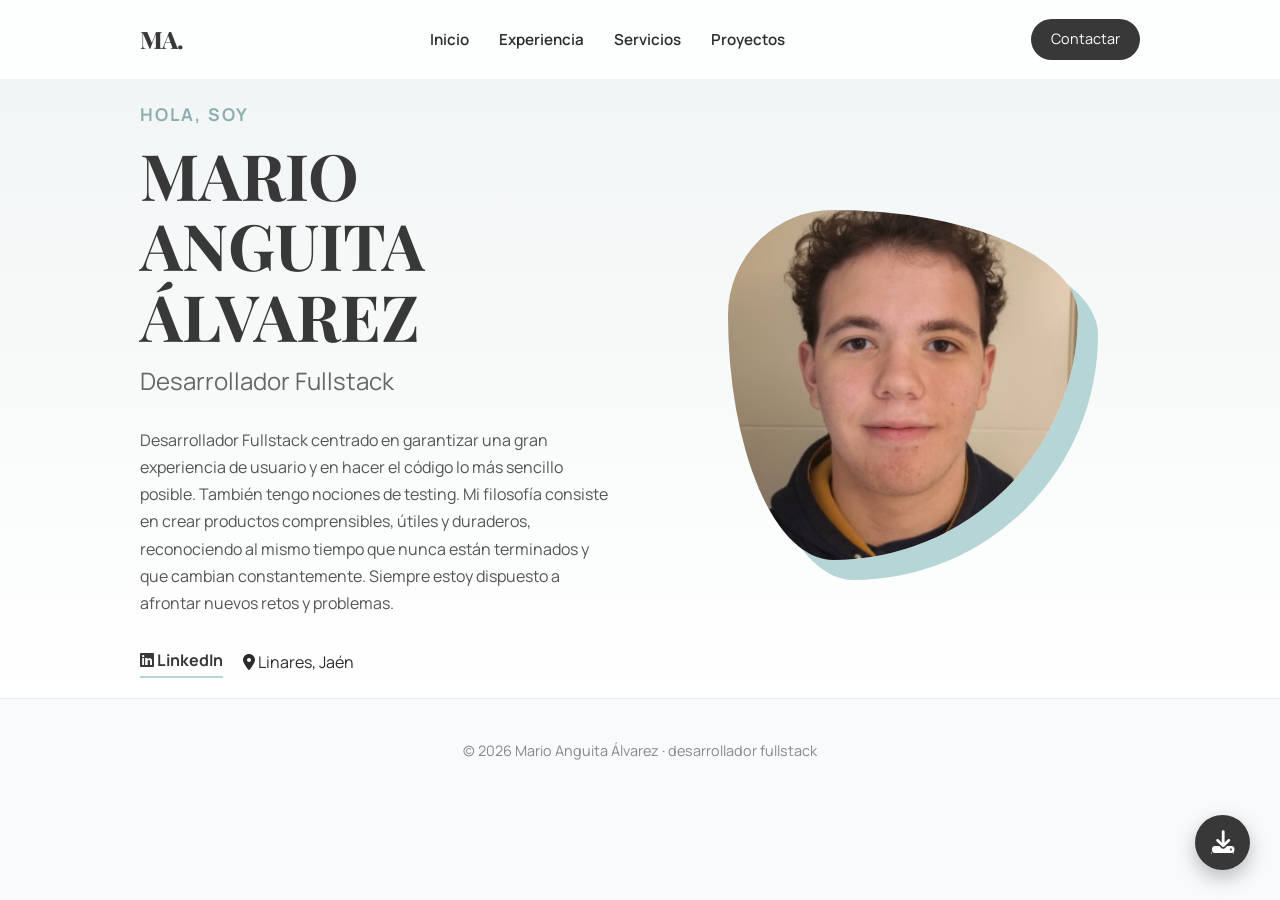
==== commit 81ba5f07: "Actualizar footer y simplificar texto" ====
--- a/index.html
+++ b/index.html
@@ -324,6 +324,10 @@
         </section>
     </main>
 
+    <footer class="main-footer">
+        <p>© 2026 Mario Anguita Álvarez · desarrollador fullstack</p>
+    </footer>
+
     <!-- Botón de Descarga PDF -->
     <!-- Asegúrate de tener el archivo cv.pdf en la misma carpeta -->
     <a href="cv.pdf" download="CV_Mario_Anguita.pdf" class="pdf-fab" title="Descargar CV en PDF">
--- a/style.min.css
+++ b/style.min.css
@@ -1 +1 @@
-:root{--primary-bg:#383838;--accent-bg:#B5D5D6;--accent-dark:#8daeb0;--text-dark:#2b2b2b;--text-light:#f5f5f5;--white:#ffffff;--bg-page:#f9fafb;--nav-height:80px;--max-width:1000px;--border-radius:16px;--transition-speed:0.6s}*{margin:0;padding:0;box-sizing:border-box}html{scroll-behavior:smooth}body{font-family:'Manrope',sans-serif;background-color:var(--bg-page);color:var(--text-dark);line-height:1.7;overflow-x:hidden}.seo-fallback{position:absolute;width:1px;height:1px;padding:0;margin:-1px;overflow:hidden;clip:rect(0,0,0,0);white-space:nowrap;border:0}.glass-nav{position:fixed;top:0;width:100%;height:var(--nav-height);background:rgba(255,255,255,0.85);backdrop-filter:blur(12px);-webkit-backdrop-filter:blur(12px);border-bottom:1px solid rgba(0,0,0,0.05);z-index:1000;display:flex;justify-content:center;transition:all 0.3s ease}.nav-container{width:90%;max-width:var(--max-width);display:flex;justify-content:space-between;align-items:center}.nav-logo{font-family:'Playfair Display',serif;font-weight:800;font-size:1.5rem;color:var(--primary-bg);text-decoration:none;letter-spacing:-1px}.nav-links{display:flex;list-style:none;gap:30px}.nav-links a{text-decoration:none;color:var(--text-dark);font-weight:600;font-size:0.95rem;position:relative;transition:color 0.3s}.nav-links a::after{content:'';position:absolute;width:0;height:2px;bottom:-4px;left:0;background-color:var(--primary-bg);transition:width 0.3s}.nav-links a:hover::after,.nav-links a.active-link::after{width:100%}.btn-contact{padding:8px 20px;background-color:var(--primary-bg);color:var(--white);text-decoration:none;border-radius:30px;font-size:0.9rem;transition:transform 0.2s,background 0.2s}.btn-contact:hover{background-color:#000;transform:translateY(-2px)}.scroll-trigger{opacity:0;transform:translateY(50px) scale(0.95);transition:opacity var(--transition-speed) ease-out,transform var(--transition-speed) ease-out;will-change:opacity,transform}.is-visible{opacity:1;transform:translateY(0) scale(1)}.main-content{max-width:var(--max-width);margin:0 auto;padding:0 20px 80px 20px}.section-block{margin-bottom:100px;padding-top:var(--nav-height);margin-top:-var(--nav-height)}.section-header{text-align:center;margin-bottom:50px}.section-title{font-family:'Playfair Display',serif;font-size:2.5rem;color:var(--primary-bg);margin-bottom:10px}.separator{width:60px;height:4px;background-color:var(--accent-bg);margin:0 auto;border-radius:2px}.hero-section{min-height:100vh;display:flex;align-items:center;justify-content:center;padding-top:var(--nav-height);background:linear-gradient(to bottom,#f0f4f4 0%,var(--white) 100%)}.hero-container{max-width:var(--max-width);width:90%;display:flex;align-items:center;justify-content:space-between;gap:50px}.hero-text{flex:1}.hero-visual{flex:1;display:flex;justify-content:center}.greeting{display:block;font-size:1.1rem;color:var(--accent-dark);font-weight:700;margin-bottom:10px;text-transform:uppercase;letter-spacing:2px}.hero-text h1{font-family:'Playfair Display',serif;font-size:4rem;line-height:1.1;color:var(--primary-bg);margin-bottom:10px}.subtitle{font-size:1.5rem;color:#666;margin-bottom:25px;font-weight:400}.summary{color:#555;margin-bottom:30px;max-width:500px}.hero-actions{display:flex;gap:20px;align-items:center}.btn-social{color:var(--primary-bg);text-decoration:none;font-weight:700;border-bottom:2px solid var(--accent-bg);padding-bottom:2px;transition:0.2s}.btn-social:hover{border-color:var(--primary-bg)}.image-wrapper img{width:350px;height:350px;object-fit:cover;border-radius:30% 70% 70% 30% / 30% 30% 70% 70%;box-shadow:20px 20px 0px var(--accent-bg);transition:0.5s ease-in-out}.image-wrapper img:hover{border-radius:50%;transform:scale(1.02)}.timeline-container{border-left:2px solid var(--accent-bg);padding-left:30px}.timeline-card{position:relative;background:var(--white);padding:30px;border-radius:var(--border-radius);box-shadow:0 10px 30px rgba(0,0,0,0.03);margin-bottom:30px;border:1px solid rgba(0,0,0,0.02);transition:transform 0.3s}.timeline-card:hover{transform:translateY(-5px);box-shadow:0 15px 40px rgba(0,0,0,0.08)}.timeline-card::before{content:'';position:absolute;left:-37px;top:35px;width:12px;height:12px;background:var(--primary-bg);border-radius:50%;border:4px solid var(--white);box-shadow:0 0 0 2px var(--accent-bg)}.card-date{display:inline-block;background:var(--accent-bg);padding:4px 12px;border-radius:20px;font-size:0.8rem;font-weight:700;margin-bottom:15px;color:#2c4a4c}.card-content h3{font-size:1.3rem;margin-bottom:5px}.card-content h4{color:#666;margin-bottom:15px;font-weight:400}.card-content ul{padding-left:20px;color:#555}.grid-2-col{display:grid;grid-template-columns:1fr 1fr;gap:30px}.education-card{background:var(--white);padding:30px;border-radius:var(--border-radius);border-top:5px solid var(--accent-bg);box-shadow:0 5px 20px rgba(0,0,0,0.03);display:flex;gap:20px}.edu-icon{font-size:2rem;color:var(--accent-dark)}.edu-info h3{font-size:1.1rem}.institution{display:block;font-weight:700;color:#555;font-size:0.9rem}.year{color:#999;font-size:0.85rem;margin-bottom:10px;display:block}.details{font-size:0.9rem;color:#666;font-style:italic}.skills-wrapper{display:flex;gap:50px}.skills-col{flex:1}.col-title{margin-bottom:25px;border-bottom:1px solid #eee;padding-bottom:10px;font-family:'Playfair Display',serif}.tech-item{margin-bottom:20px}.tech-header{display:flex;justify-content:space-between;margin-bottom:5px;font-weight:600;font-size:0.95rem}.skill-track{width:100%;height:8px;background:#eee;border-radius:4px;overflow:hidden}.skill-progress{height:100%;background:var(--primary-bg);border-radius:4px}.lang-grid{display:grid;grid-template-columns:1fr 1fr;gap:15px;margin-bottom:30px}.lang-box{background:var(--white);padding:15px;border-radius:10px;box-shadow:0 2px 10px rgba(0,0,0,0.02);text-align:center;border:1px solid #eee;margin-bottom:30px}.lang-name{display:block;font-weight:700}.lang-level{color:var(--accent-dark);font-size:0.9rem}.soft-tags{display:flex;flex-wrap:wrap;gap:10px}.pill{background:var(--accent-bg);padding:6px 14px;border-radius:20px;font-size:0.85rem;color:#1a3334;font-weight:600}.main-footer{text-align:center;color:#888;padding:40px 0;font-size:0.9rem;border-top:1px solid #eee}.pdf-fab{position:fixed;bottom:30px;right:30px;width:55px;height:55px;background-color:var(--primary-bg);color:var(--white);border-radius:50%;display:flex;align-items:center;justify-content:center;font-size:1.4rem;box-shadow:0 8px 20px rgba(0,0,0,0.25);z-index:2000;transition:transform 0.3s}.pdf-fab:hover{transform:translateY(-5px) rotate(10deg);background-color:#000}@media (max-width:768px){.nav-links{display:none}.hero-container{flex-direction:column-reverse;text-align:center}.hero-text h1{font-size:2.5rem}.hero-actions{justify-content:center}.image-wrapper img{width:250px;height:250px}.grid-2-col,.skills-wrapper{flex-direction:column;display:flex}.timeline-container{border-left:none;padding-left:0}.timeline-card::before{display:none}}+:root{--primary-bg:#383838;--accent-bg:#B5D5D6;--accent-dark:#8daeb0;--text-dark:#2b2b2b;--text-light:#f5f5f5;--white:#ffffff;--bg-page:#f9fafb;--nav-height:80px;--max-width:1000px;--border-radius:16px;--transition-speed:0.6s}*{margin:0;padding:0;box-sizing:border-box}html{scroll-behavior:smooth}body{font-family:'Manrope',sans-serif;background-color:var(--bg-page);color:var(--text-dark);line-height:1.7;overflow-x:hidden}.seo-fallback{position:absolute;width:1px;height:1px;padding:0;margin:-1px;overflow:hidden;clip:rect(0,0,0,0);white-space:nowrap;border:0}.glass-nav{position:fixed;top:0;width:100%;height:var(--nav-height);background:rgba(255,255,255,0.85);backdrop-filter:blur(12px);-webkit-backdrop-filter:blur(12px);border-bottom:1px solid rgba(0,0,0,0.05);z-index:1000;display:flex;justify-content:center;transition:all 0.3s ease}.nav-container{width:90%;max-width:var(--max-width);display:flex;justify-content:space-between;align-items:center}.nav-logo{font-family:'Playfair Display',serif;font-weight:800;font-size:1.5rem;color:var(--primary-bg);text-decoration:none;letter-spacing:-1px}.nav-links{display:flex;list-style:none;gap:30px}.nav-links a{text-decoration:none;color:var(--text-dark);font-weight:600;font-size:0.95rem;position:relative;transition:color 0.3s}.nav-links a::after{content:'';position:absolute;width:0;height:2px;bottom:-4px;left:0;background-color:var(--primary-bg);transition:width 0.3s}.nav-links a:hover::after,.nav-links a.active-link::after{width:100%}.btn-contact{padding:8px 20px;background-color:var(--primary-bg);color:var(--white);text-decoration:none;border-radius:30px;font-size:0.9rem;transition:transform 0.2s,background 0.2s}.btn-contact:hover{background-color:#000;transform:translateY(-2px)}.scroll-trigger{opacity:0;transform:translateY(50px) scale(0.95);transition:opacity var(--transition-speed) ease-out,transform var(--transition-speed) ease-out;will-change:opacity,transform}.is-visible{opacity:1;transform:translateY(0) scale(1)}.main-content{max-width:var(--max-width);margin:0 auto;padding:0 20px 80px 20px}.section-block{margin-bottom:100px;padding-top:var(--nav-height);margin-top:-var(--nav-height)}.section-header{text-align:center;margin-bottom:50px}.section-title{font-family:'Playfair Display',serif;font-size:2.5rem;color:var(--primary-bg);margin-bottom:10px}.separator{width:60px;height:4px;background-color:var(--accent-bg);margin:0 auto;border-radius:2px}.hero-section{display:flex;align-items:center;justify-content:center;padding:calc(var(--nav-height) + 20px) 0 20px;background:linear-gradient(to bottom,#f0f4f4 0%,var(--white) 100%)}.hero-container{max-width:var(--max-width);width:90%;display:flex;align-items:center;justify-content:space-between;gap:50px}.hero-text{flex:1}.hero-visual{flex:1;display:flex;justify-content:center}.greeting{display:block;font-size:1.1rem;color:var(--accent-dark);font-weight:700;margin-bottom:10px;text-transform:uppercase;letter-spacing:2px}.hero-text h1{font-family:'Playfair Display',serif;font-size:4rem;line-height:1.1;color:var(--primary-bg);margin-bottom:10px}.subtitle{font-size:1.5rem;color:#666;margin-bottom:25px;font-weight:400}.summary{color:#555;margin-bottom:30px;max-width:500px}.hero-actions{display:flex;gap:20px;align-items:center}.btn-social{color:var(--primary-bg);text-decoration:none;font-weight:700;border-bottom:2px solid var(--accent-bg);padding-bottom:2px;transition:0.2s}.btn-social:hover{border-color:var(--primary-bg)}.image-wrapper img{width:350px;height:350px;object-fit:cover;border-radius:30% 70% 70% 30% / 30% 30% 70% 70%;box-shadow:20px 20px 0px var(--accent-bg);transition:0.5s ease-in-out}.image-wrapper img:hover{border-radius:50%;transform:scale(1.02)}.timeline-container{border-left:2px solid var(--accent-bg);padding-left:30px}.timeline-card{position:relative;background:var(--white);padding:30px;border-radius:var(--border-radius);box-shadow:0 10px 30px rgba(0,0,0,0.03);margin-bottom:30px;border:1px solid rgba(0,0,0,0.02);transition:transform 0.3s}.timeline-card:hover{transform:translateY(-5px);box-shadow:0 15px 40px rgba(0,0,0,0.08)}.timeline-card::before{content:'';position:absolute;left:-37px;top:35px;width:12px;height:12px;background:var(--primary-bg);border-radius:50%;border:4px solid var(--white);box-shadow:0 0 0 2px var(--accent-bg)}.card-date{display:inline-block;background:var(--accent-bg);padding:4px 12px;border-radius:20px;font-size:0.8rem;font-weight:700;margin-bottom:15px;color:#2c4a4c}.card-content h3{font-size:1.3rem;margin-bottom:5px}.card-content h4{color:#666;margin-bottom:15px;font-weight:400}.card-content ul{padding-left:20px;color:#555}.grid-2-col{display:grid;grid-template-columns:1fr 1fr;gap:30px}.education-card{background:var(--white);padding:30px;border-radius:var(--border-radius);border-top:5px solid var(--accent-bg);box-shadow:0 5px 20px rgba(0,0,0,0.03);display:flex;gap:20px}.edu-icon{font-size:2rem;color:var(--accent-dark)}.edu-info h3{font-size:1.1rem}.institution{display:block;font-weight:700;color:#555;font-size:0.9rem}.year{color:#999;font-size:0.85rem;margin-bottom:10px;display:block}.details{font-size:0.9rem;color:#666;font-style:italic}.skills-wrapper{display:flex;gap:50px}.skills-col{flex:1}.col-title{margin-bottom:25px;border-bottom:1px solid #eee;padding-bottom:10px;font-family:'Playfair Display',serif}.tech-item{margin-bottom:20px}.tech-header{display:flex;justify-content:space-between;margin-bottom:5px;font-weight:600;font-size:0.95rem}.skill-track{width:100%;height:8px;background:#eee;border-radius:4px;overflow:hidden}.skill-progress{height:100%;background:var(--primary-bg);border-radius:4px}.lang-grid{display:grid;grid-template-columns:1fr 1fr;gap:15px;margin-bottom:30px}.lang-box{background:var(--white);padding:15px;border-radius:10px;box-shadow:0 2px 10px rgba(0,0,0,0.02);text-align:center;border:1px solid #eee;margin-bottom:30px}.lang-name{display:block;font-weight:700}.lang-level{color:var(--accent-dark);font-size:0.9rem}.soft-tags{display:flex;flex-wrap:wrap;gap:10px}.pill{background:var(--accent-bg);padding:6px 14px;border-radius:20px;font-size:0.85rem;color:#1a3334;font-weight:600}.main-footer{text-align:center;color:#888;padding:40px 0;font-size:0.9rem;border-top:1px solid #eee}.pdf-fab{position:fixed;bottom:30px;right:30px;width:55px;height:55px;background-color:var(--primary-bg);color:var(--white);border-radius:50%;display:flex;align-items:center;justify-content:center;font-size:1.4rem;box-shadow:0 8px 20px rgba(0,0,0,0.25);z-index:2000;transition:transform 0.3s}.pdf-fab:hover{transform:translateY(-5px) rotate(10deg);background-color:#000}@media (max-width:768px){.nav-links{display:none}.hero-container{flex-direction:column-reverse;text-align:center}.hero-text h1{font-size:2.5rem}.hero-actions{justify-content:center}.image-wrapper img{width:250px;height:250px}.grid-2-col,.skills-wrapper{flex-direction:column;display:flex}.timeline-container{border-left:none;padding-left:0}.timeline-card::before{display:none}}
